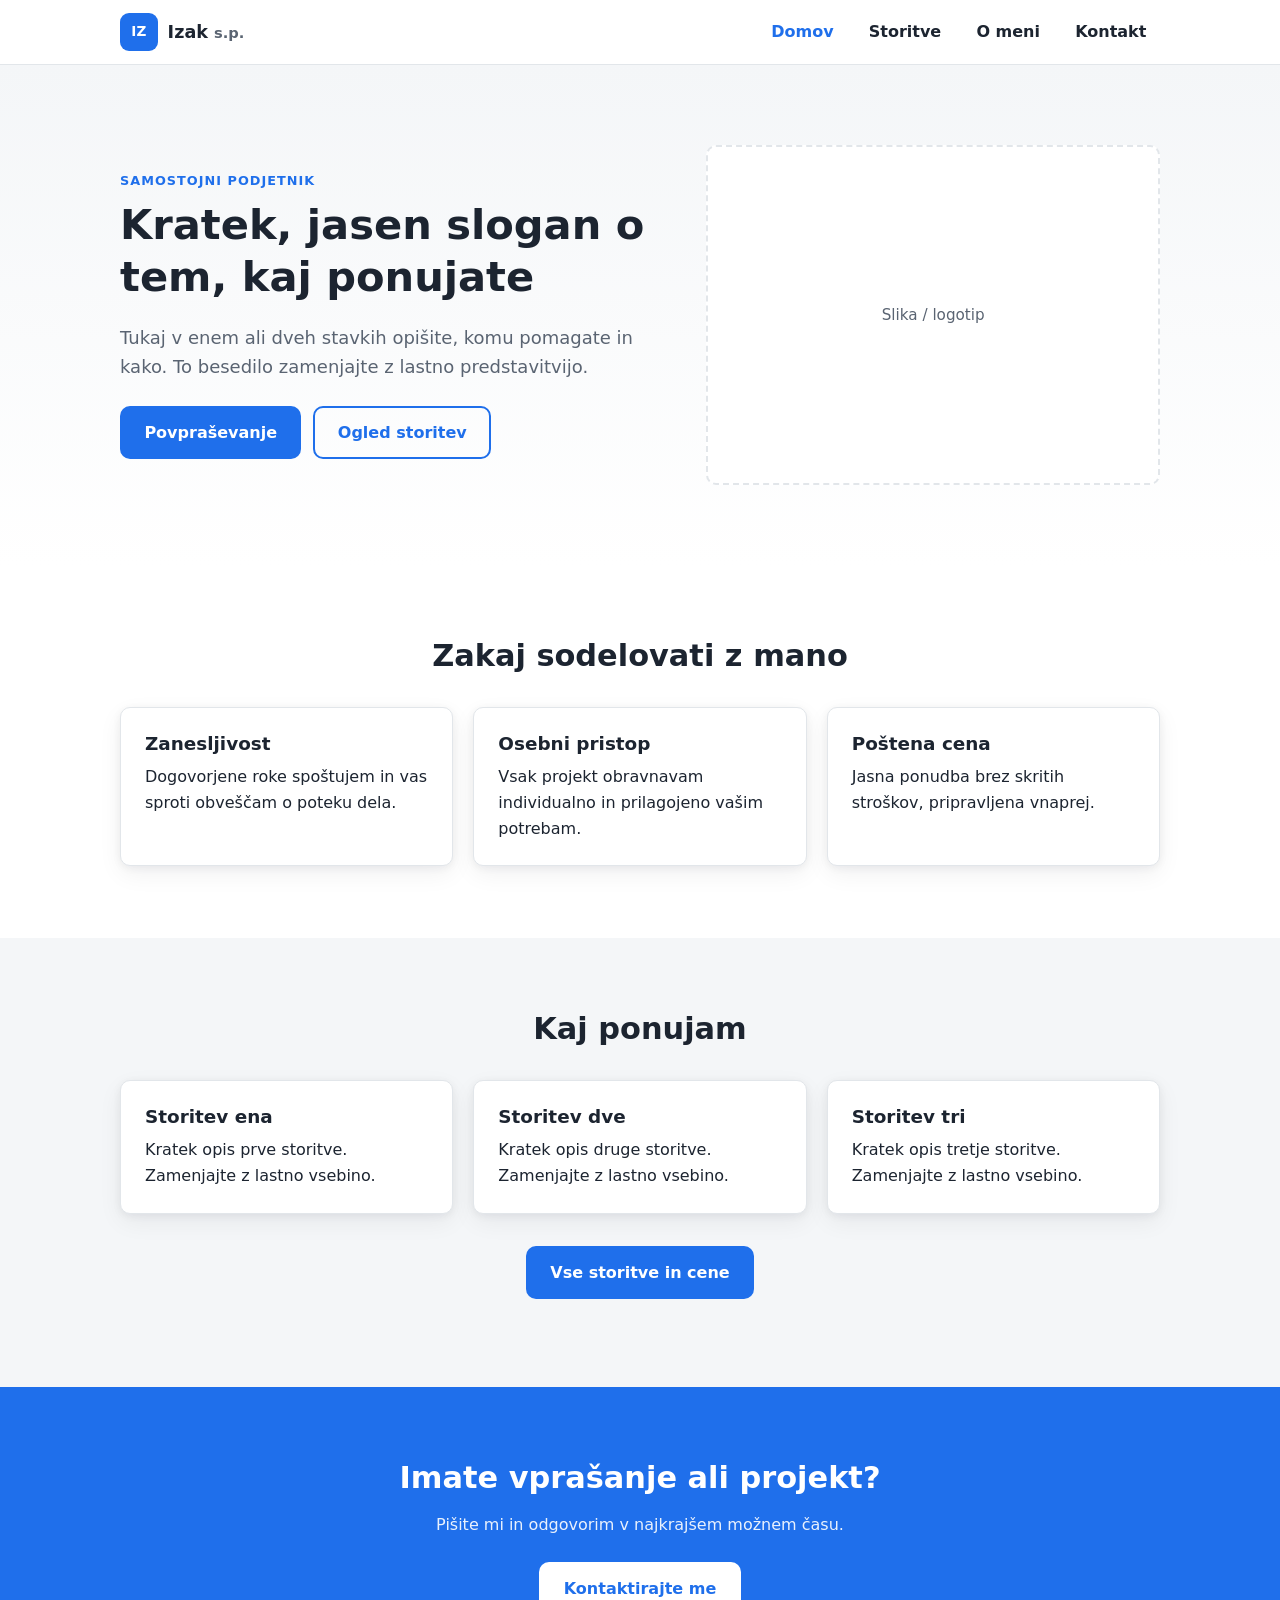
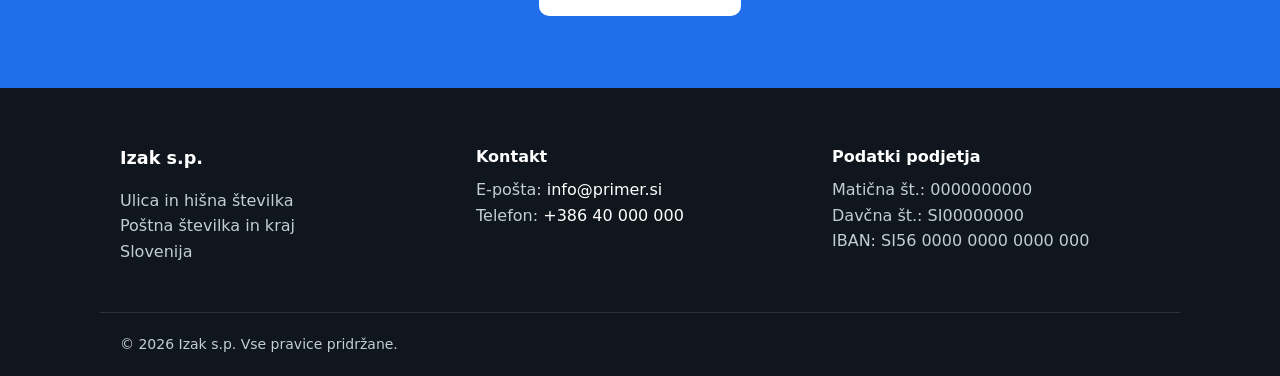
==== index.html @ ad270d10 "Osnovna postavitev statične spletne strani - Domača stran, storitve, o meni in kontakt (HTML) - Odzi" ====
<!DOCTYPE html>
<html lang="sl">
<head>
  <meta charset="UTF-8" />
  <meta name="viewport" content="width=device-width, initial-scale=1.0" />
  <title>Izak s.p. — Domov</title>
  <meta name="description" content="Uradna spletna stran Izak s.p. Predstavitev storitev, informacije o podjetju in kontaktni podatki." />

  <!-- Open Graph / družbena omrežja -->
  <meta property="og:title" content="Izak s.p." />
  <meta property="og:description" content="Predstavitev storitev in kontaktni podatki." />
  <meta property="og:type" content="website" />
  <meta property="og:locale" content="sl_SI" />

  <link rel="icon" href="favicon.svg" type="image/svg+xml" />
  <link rel="stylesheet" href="css/style.css" />
</head>
<body>
  <a class="skip-link" href="#main">Preskoči na vsebino</a>

  <!-- ============ GLAVA / NAVIGACIJA ============ -->
  <header class="site-header">
    <div class="container header-inner">
      <a class="brand" href="index.html">
        <span class="brand-mark" aria-hidden="true">IZ</span>
        <span class="brand-name">Izak <small>s.p.</small></span>
      </a>

      <button class="nav-toggle" aria-expanded="false" aria-controls="primary-nav" aria-label="Odpri meni">
        <span class="nav-toggle-bar" aria-hidden="true"></span>
        <span class="nav-toggle-bar" aria-hidden="true"></span>
        <span class="nav-toggle-bar" aria-hidden="true"></span>
      </button>

      <nav id="primary-nav" class="primary-nav" aria-label="Glavna navigacija">
        <ul>
          <li><a href="index.html" aria-current="page">Domov</a></li>
          <li><a href="storitve.html">Storitve</a></li>
          <li><a href="o-meni.html">O meni</a></li>
          <li><a href="kontakt.html">Kontakt</a></li>
        </ul>
      </nav>
    </div>
  </header>

  <main id="main">
    <!-- ============ HERO ============ -->
    <section class="hero">
      <div class="container hero-inner">
        <div class="hero-text">
          <p class="eyebrow">Samostojni podjetnik</p>
          <h1>Kratek, jasen slogan o tem, kaj ponujate</h1>
          <p class="lead">
            Tukaj v enem ali dveh stavkih opišite, komu pomagate in kako.
            To besedilo zamenjajte z lastno predstavitvijo.
          </p>
          <div class="hero-actions">
            <a class="btn btn-primary" href="kontakt.html">Povpraševanje</a>
            <a class="btn btn-ghost" href="storitve.html">Ogled storitev</a>
          </div>
        </div>
        <div class="hero-media" aria-hidden="true">
          <div class="hero-placeholder">Slika / logotip</div>
        </div>
      </div>
    </section>

    <!-- ============ PREDNOSTI ============ -->
    <section class="section">
      <div class="container">
        <h2 class="section-title">Zakaj sodelovati z mano</h2>
        <div class="grid grid-3">
          <article class="card">
            <h3>Zanesljivost</h3>
            <p>Dogovorjene roke spoštujem in vas sproti obveščam o poteku dela.</p>
          </article>
          <article class="card">
            <h3>Osebni pristop</h3>
            <p>Vsak projekt obravnavam individualno in prilagojeno vašim potrebam.</p>
          </article>
          <article class="card">
            <h3>Poštena cena</h3>
            <p>Jasna ponudba brez skritih stroškov, pripravljena vnaprej.</p>
          </article>
        </div>
      </div>
    </section>

    <!-- ============ POVZETEK STORITEV ============ -->
    <section class="section section-alt">
      <div class="container">
        <h2 class="section-title">Kaj ponujam</h2>
        <div class="grid grid-3">
          <article class="card">
            <h3>Storitev ena</h3>
            <p>Kratek opis prve storitve. Zamenjajte z lastno vsebino.</p>
          </article>
          <article class="card">
            <h3>Storitev dve</h3>
            <p>Kratek opis druge storitve. Zamenjajte z lastno vsebino.</p>
          </article>
          <article class="card">
            <h3>Storitev tri</h3>
            <p>Kratek opis tretje storitve. Zamenjajte z lastno vsebino.</p>
          </article>
        </div>
        <p class="section-cta">
          <a class="btn btn-primary" href="storitve.html">Vse storitve in cene</a>
        </p>
      </div>
    </section>

    <!-- ============ POZIV K DEJANJU ============ -->
    <section class="section cta-band">
      <div class="container cta-inner">
        <h2>Imate vprašanje ali projekt?</h2>
        <p>Pišite mi in odgovorim v najkrajšem možnem času.</p>
        <a class="btn btn-primary" href="kontakt.html">Kontaktirajte me</a>
      </div>
    </section>
  </main>

  <!-- ============ NOGA ============ -->
  <footer class="site-footer">
    <div class="container footer-inner">
      <div>
        <p class="footer-brand">Izak s.p.</p>
        <p>Ulica in hišna številka<br />Poštna številka in kraj<br />Slovenija</p>
      </div>
      <div>
        <p class="footer-heading">Kontakt</p>
        <p>
          E-pošta: <a href="mailto:info@primer.si">info@primer.si</a><br />
          Telefon: <a href="tel:+38640000000">+386 40 000 000</a>
        </p>
      </div>
      <div>
        <p class="footer-heading">Podatki podjetja</p>
        <p>Matična št.: 0000000000<br />Davčna št.: SI00000000<br />IBAN: SI56 0000 0000 0000 000</p>
      </div>
    </div>
    <div class="container footer-bottom">
      <p>&copy; <span data-year>2026</span> Izak s.p. Vse pravice pridržane.</p>
    </div>
  </footer>

  <script src="js/main.js" defer></script>
</body>
</html>
---- css/style.css ----
/* =========================================================
   Izak s.p. — osnovni slog
   Mobile-first, odziven (telefon + namizni računalnik)
   ========================================================= */

/* ---------- Barvne in tipografske spremenljivke ---------- */
:root {
  --color-bg: #ffffff;
  --color-bg-alt: #f4f6f8;
  --color-text: #1c2430;
  --color-muted: #5a6472;
  --color-primary: #1f6feb;
  --color-primary-dark: #1a5fc7;
  --color-border: #e2e6ea;
  --color-footer-bg: #10161d;
  --color-footer-text: #c4ccd6;

  --font-base: system-ui, -apple-system, "Segoe UI", Roboto, "Helvetica Neue", Arial, sans-serif;

  --maxw: 1080px;
  --radius: 10px;
  --shadow: 0 2px 8px rgba(16, 22, 29, 0.06), 0 8px 24px rgba(16, 22, 29, 0.06);
  --transition: 0.2s ease;
}

@media (prefers-color-scheme: dark) {
  :root {
    --color-bg: #0f151c;
    --color-bg-alt: #151d26;
    --color-text: #e7ecf1;
    --color-muted: #9aa6b2;
    --color-primary: #5a9bff;
    --color-primary-dark: #7cb0ff;
    --color-border: #26303b;
    --color-footer-bg: #0a0e13;
    --color-footer-text: #aab4bf;
  }
}

/* ---------- Ponastavitev ---------- */
*,
*::before,
*::after {
  box-sizing: border-box;
}

html {
  scroll-behavior: smooth;
  -webkit-text-size-adjust: 100%;
}

body {
  margin: 0;
  font-family: var(--font-base);
  font-size: 1rem;
  line-height: 1.6;
  color: var(--color-text);
  background: var(--color-bg);
}

img {
  max-width: 100%;
  height: auto;
  display: block;
}

a {
  color: var(--color-primary);
  text-decoration: none;
}
a:hover,
a:focus {
  text-decoration: underline;
}

h1, h2, h3 {
  line-height: 1.25;
  margin: 0 0 0.5em;
}

h1 { font-size: clamp(1.8rem, 5vw, 2.6rem); }
h2 { font-size: clamp(1.4rem, 3.5vw, 1.9rem); }
h3 { font-size: 1.15rem; }

p { margin: 0 0 1rem; }

/* ---------- Pripomočki ---------- */
.container {
  width: 100%;
  max-width: var(--maxw);
  margin-inline: auto;
  padding-inline: 1.25rem;
}

.section {
  padding-block: clamp(2.5rem, 6vw, 4.5rem);
}
.section-alt {
  background: var(--color-bg-alt);
}

.section-title {
  text-align: center;
  margin-bottom: 2rem;
}

.section-cta,
.section .note {
  text-align: center;
  margin-top: 2rem;
}

.note {
  color: var(--color-muted);
  font-size: 0.925rem;
}

.eyebrow {
  text-transform: uppercase;
  letter-spacing: 0.08em;
  font-size: 0.8rem;
  font-weight: 600;
  color: var(--color-primary);
  margin-bottom: 0.5rem;
}

.lead {
  font-size: 1.125rem;
  color: var(--color-muted);
}

.skip-link {
  position: absolute;
  left: -999px;
  top: 0;
  background: var(--color-primary);
  color: #fff;
  padding: 0.6rem 1rem;
  z-index: 1000;
}
.skip-link:focus {
  left: 0;
}

/* ---------- Gumbi ---------- */
.btn {
  display: inline-block;
  padding: 0.75rem 1.4rem;
  border-radius: var(--radius);
  font-weight: 600;
  border: 2px solid transparent;
  cursor: pointer;
  transition: background var(--transition), color var(--transition), border-color var(--transition);
}
.btn:hover,
.btn:focus {
  text-decoration: none;
}
.btn-primary {
  background: var(--color-primary);
  color: #fff;
}
.btn-primary:hover,
.btn-primary:focus {
  background: var(--color-primary-dark);
}
.btn-ghost {
  border-color: var(--color-primary);
  color: var(--color-primary);
}
.btn-ghost:hover,
.btn-ghost:focus {
  background: var(--color-primary);
  color: #fff;
}

/* ---------- Glava / navigacija ---------- */
.site-header {
  position: sticky;
  top: 0;
  z-index: 100;
  background: var(--color-bg);
  border-bottom: 1px solid var(--color-border);
}

.header-inner {
  display: flex;
  align-items: center;
  justify-content: space-between;
  min-height: 64px;
  gap: 1rem;
}

.brand {
  display: inline-flex;
  align-items: center;
  gap: 0.6rem;
  color: var(--color-text);
  font-weight: 700;
}
.brand:hover,
.brand:focus {
  text-decoration: none;
}
.brand-mark {
  display: grid;
  place-items: center;
  width: 38px;
  height: 38px;
  border-radius: 9px;
  background: var(--color-primary);
  color: #fff;
  font-size: 0.85rem;
  letter-spacing: 0.03em;
}
.brand-name { font-size: 1.1rem; }
.brand-name small {
  color: var(--color-muted);
  font-weight: 600;
}

.nav-toggle {
  display: inline-flex;
  flex-direction: column;
  justify-content: center;
  gap: 5px;
  width: 44px;
  height: 44px;
  padding: 0;
  background: transparent;
  border: 1px solid var(--color-border);
  border-radius: 8px;
  cursor: pointer;
}
.nav-toggle-bar {
  display: block;
  width: 22px;
  height: 2px;
  margin-inline: auto;
  background: var(--color-text);
  transition: transform var(--transition), opacity var(--transition);
}
.nav-toggle[aria-expanded="true"] .nav-toggle-bar:nth-child(1) {
  transform: translateY(7px) rotate(45deg);
}
.nav-toggle[aria-expanded="true"] .nav-toggle-bar:nth-child(2) {
  opacity: 0;
}
.nav-toggle[aria-expanded="true"] .nav-toggle-bar:nth-child(3) {
  transform: translateY(-7px) rotate(-45deg);
}

.primary-nav {
  display: none;
}
.primary-nav.is-open {
  display: block;
  position: absolute;
  left: 0;
  right: 0;
  top: 100%;
  background: var(--color-bg);
  border-bottom: 1px solid var(--color-border);
  box-shadow: var(--shadow);
}
.primary-nav ul {
  list-style: none;
  margin: 0;
  padding: 0.5rem 1.25rem 1rem;
  display: flex;
  flex-direction: column;
  gap: 0.25rem;
}
.primary-nav a {
  display: block;
  padding: 0.7rem 0.25rem;
  color: var(--color-text);
  font-weight: 600;
}
.primary-nav a[aria-current="page"] {
  color: var(--color-primary);
}

/* ---------- Hero ---------- */
.hero {
  padding-block: clamp(2.5rem, 7vw, 5rem);
  background: linear-gradient(180deg, var(--color-bg-alt), var(--color-bg));
}
.hero-inner {
  display: grid;
  gap: 2rem;
}
.hero-actions {
  display: flex;
  flex-wrap: wrap;
  gap: 0.75rem;
  margin-top: 1.5rem;
}
.hero-media {
  order: -1;
}
.hero-placeholder {
  display: grid;
  place-items: center;
  aspect-ratio: 4 / 3;
  border: 2px dashed var(--color-border);
  border-radius: var(--radius);
  color: var(--color-muted);
  background: var(--color-bg);
  font-size: 0.95rem;
}

/* ---------- Mreže in kartice ---------- */
.grid {
  display: grid;
  gap: 1.25rem;
}
.grid-2 { grid-template-columns: 1fr; }
.grid-3 { grid-template-columns: 1fr; }

.card {
  background: var(--color-bg);
  border: 1px solid var(--color-border);
  border-radius: var(--radius);
  padding: 1.5rem;
  box-shadow: var(--shadow);
}
.card h3,
.card h2 { margin-top: 0; }
.card p:last-child { margin-bottom: 0; }

.service .price {
  margin-top: 1rem;
  font-weight: 700;
  color: var(--color-primary);
  font-size: 1.1rem;
}
.service .price span {
  font-weight: 500;
  color: var(--color-muted);
  font-size: 0.9rem;
}

/* ---------- Naslov podstrani ---------- */
.page-head {
  padding-block: clamp(2rem, 5vw, 3.5rem);
  background: var(--color-bg-alt);
  border-bottom: 1px solid var(--color-border);
}
.page-head h1 { margin-bottom: 0.35em; }
.page-head .lead { margin-bottom: 0; }

/* ---------- Poziv k dejanju ---------- */
.cta-band {
  background: var(--color-primary);
  color: #fff;
}
.cta-band .btn-primary {
  background: #fff;
  color: var(--color-primary);
}
.cta-band .btn-primary:hover,
.cta-band .btn-primary:focus {
  background: #eef3ff;
}
.cta-inner {
  text-align: center;
}
.cta-inner h2 { color: #fff; }
.cta-inner p {
  color: rgba(255, 255, 255, 0.9);
  margin-bottom: 1.5rem;
}

/* ---------- O meni ---------- */
.about-grid {
  display: grid;
  gap: 2rem;
}
.about-media .hero-placeholder {
  aspect-ratio: 1 / 1;
}
.ticks {
  list-style: none;
  padding: 0;
  margin: 0 0 1.5rem;
}
.ticks li {
  padding-left: 1.6rem;
  position: relative;
  margin-bottom: 0.5rem;
}
.ticks li::before {
  content: "✓";
  position: absolute;
  left: 0;
  color: var(--color-primary);
  font-weight: 700;
}
.steps {
  margin: 0;
  padding-left: 1.2rem;
}
.steps li { margin-bottom: 0.5rem; }

/* ---------- Kontakt ---------- */
.contact-grid {
  display: grid;
  gap: 2.5rem;
}
.contact-info p { margin-bottom: 1.1rem; }

.contact-form .field {
  margin-bottom: 1.1rem;
}
.contact-form label {
  display: block;
  font-weight: 600;
  margin-bottom: 0.35rem;
}
.contact-form input,
.contact-form textarea {
  width: 100%;
  padding: 0.7rem 0.8rem;
  font: inherit;
  color: var(--color-text);
  background: var(--color-bg);
  border: 1px solid var(--color-border);
  border-radius: 8px;
}
.contact-form input:focus,
.contact-form textarea:focus {
  outline: 2px solid var(--color-primary);
  outline-offset: 1px;
}
.contact-form textarea {
  resize: vertical;
}
.field-check {
  display: flex;
  align-items: flex-start;
  gap: 0.6rem;
}
.field-check input {
  width: auto;
  margin-top: 0.35rem;
}
.field-check label {
  font-weight: 400;
  color: var(--color-muted);
}

/* ---------- Noga ---------- */
.site-footer {
  background: var(--color-footer-bg);
  color: var(--color-footer-text);
  padding-top: clamp(2.5rem, 6vw, 3.5rem);
}
.site-footer a {
  color: #fff;
}
.footer-inner {
  display: grid;
  gap: 1.75rem;
}
.footer-brand {
  font-weight: 700;
  color: #fff;
  font-size: 1.1rem;
}
.footer-heading {
  font-weight: 700;
  color: #fff;
  margin-bottom: 0.5rem;
}
.footer-bottom {
  margin-top: 2rem;
  padding-block: 1.25rem;
  border-top: 1px solid rgba(255, 255, 255, 0.12);
  font-size: 0.875rem;
}
.footer-bottom p { margin: 0; }

/* =========================================================
   Prelomne točke — tablice in namizni računalniki
   ========================================================= */
@media (min-width: 640px) {
  .grid-2 { grid-template-columns: repeat(2, 1fr); }
  .footer-inner { grid-template-columns: repeat(3, 1fr); }
}

@media (min-width: 900px) {
  .grid-3 { grid-template-columns: repeat(3, 1fr); }

  .hero-inner {
    grid-template-columns: 1.1fr 0.9fr;
    align-items: center;
  }
  .hero-media { order: 0; }

  .about-grid { grid-template-columns: 0.8fr 1.2fr; align-items: start; }
  .contact-grid { grid-template-columns: 0.9fr 1.1fr; }

  /* Navigacija na širokih zaslonih: vedno vidna, vodoravna */
  .nav-toggle { display: none; }
  .primary-nav,
  .primary-nav.is-open {
    display: block;
    position: static;
    border: 0;
    box-shadow: none;
    background: transparent;
  }
  .primary-nav ul {
    flex-direction: row;
    align-items: center;
    gap: 0.5rem;
    padding: 0;
  }
  .primary-nav a {
    padding: 0.5rem 0.85rem;
    border-radius: 8px;
  }
  .primary-nav a:hover,
  .primary-nav a:focus {
    background: var(--color-bg-alt);
    text-decoration: none;
  }
}

/* ---------- Zmanjšano gibanje ---------- */
@media (prefers-reduced-motion: reduce) {
  * {
    animation-duration: 0.001ms !important;
    transition-duration: 0.001ms !important;
    scroll-behavior: auto !important;
  }
}
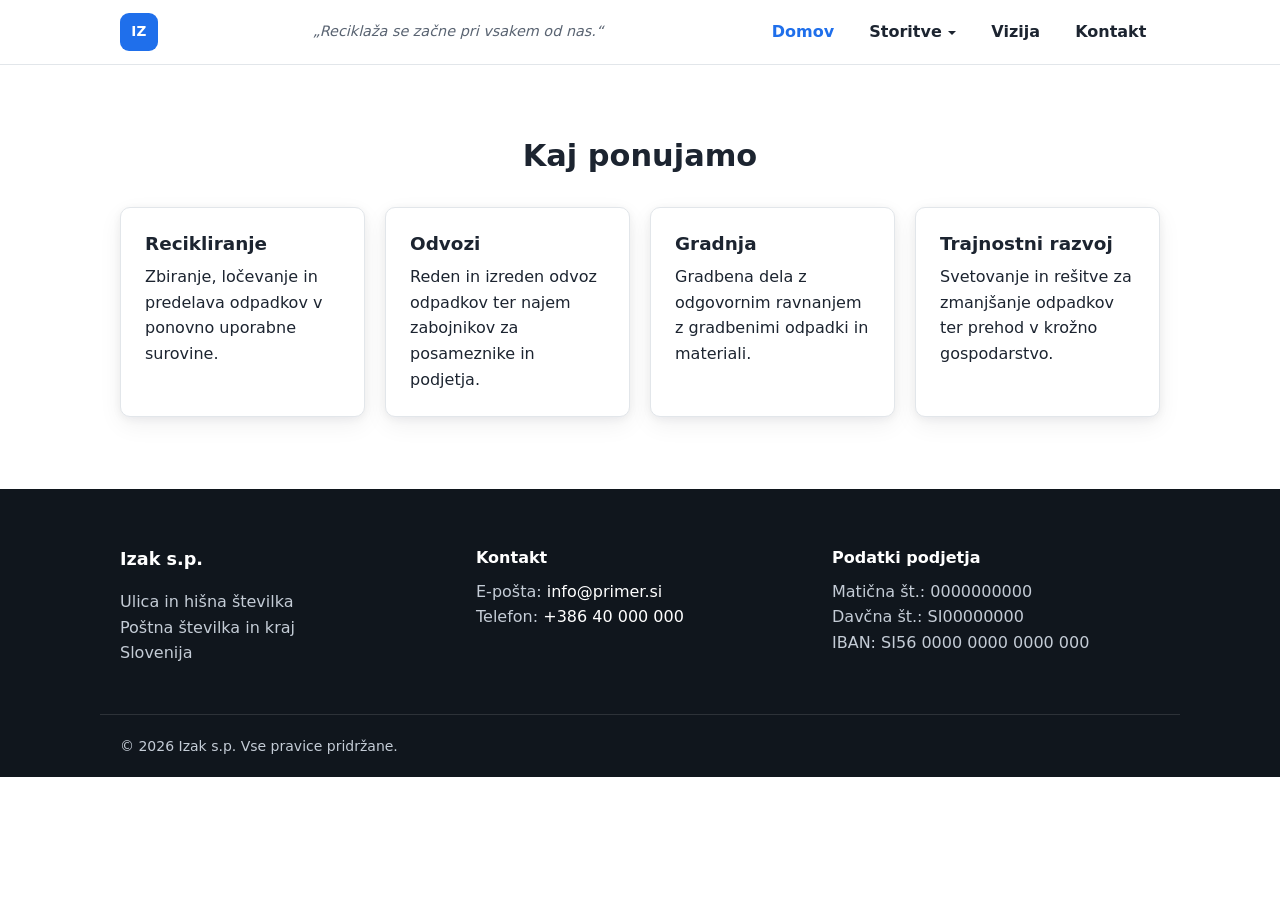
==== commit 29943450: "Preoblikuj domaco stran in navigacijo - Glava: odstranjeno ime ob logotipu; dodane vrtece se misli o" ====
--- a/index.html
+++ b/index.html
@@ -4,11 +4,11 @@
   <meta charset="UTF-8" />
   <meta name="viewport" content="width=device-width, initial-scale=1.0" />
   <title>Izak s.p. — Domov</title>
-  <meta name="description" content="Uradna spletna stran Izak s.p. Predstavitev storitev, informacije o podjetju in kontaktni podatki." />
+  <meta name="description" content="Izak s.p. — recikliranje, odvozi, gradnja in trajnostni razvoj. Predstavitev storitev in kontaktni podatki." />
 
   <!-- Open Graph / družbena omrežja -->
   <meta property="og:title" content="Izak s.p." />
-  <meta property="og:description" content="Predstavitev storitev in kontaktni podatki." />
+  <meta property="og:description" content="Recikliranje, odvozi, gradnja in trajnostni razvoj." />
   <meta property="og:type" content="website" />
   <meta property="og:locale" content="sl_SI" />
 
@@ -21,10 +21,13 @@
   <!-- ============ GLAVA / NAVIGACIJA ============ -->
   <header class="site-header">
     <div class="container header-inner">
-      <a class="brand" href="index.html">
+      <a class="brand" href="index.html" aria-label="Izak s.p. — domov">
         <span class="brand-mark" aria-hidden="true">IZ</span>
-        <span class="brand-name">Izak <small>s.p.</small></span>
       </a>
+
+      <p class="header-quote">
+        <span class="header-quote-text">&bdquo;Reciklaža se začne pri vsakem od nas.&ldquo;</span>
+      </p>
 
       <button class="nav-toggle" aria-expanded="false" aria-controls="primary-nav" aria-label="Odpri meni">
         <span class="nav-toggle-bar" aria-hidden="true"></span>
@@ -35,8 +38,16 @@
       <nav id="primary-nav" class="primary-nav" aria-label="Glavna navigacija">
         <ul>
           <li><a href="index.html" aria-current="page">Domov</a></li>
-          <li><a href="storitve.html">Storitve</a></li>
-          <li><a href="o-meni.html">O meni</a></li>
+          <li class="has-submenu">
+            <a href="storitve.html">Storitve</a>
+            <ul class="submenu">
+              <li><a href="storitve.html#recikliranje">Recikliranje</a></li>
+              <li><a href="storitve.html#odvozi">Odvozi</a></li>
+              <li><a href="storitve.html#gradnja">Gradnja</a></li>
+              <li><a href="storitve.html#trajnostni-razvoj">Trajnostni razvoj</a></li>
+            </ul>
+          </li>
+          <li><a href="vizija.html">Vizija</a></li>
           <li><a href="kontakt.html">Kontakt</a></li>
         </ul>
       </nav>
@@ -44,78 +55,30 @@
   </header>
 
   <main id="main">
-    <!-- ============ HERO ============ -->
-    <section class="hero">
-      <div class="container hero-inner">
-        <div class="hero-text">
-          <p class="eyebrow">Samostojni podjetnik</p>
-          <h1>Kratek, jasen slogan o tem, kaj ponujate</h1>
-          <p class="lead">
-            Tukaj v enem ali dveh stavkih opišite, komu pomagate in kako.
-            To besedilo zamenjajte z lastno predstavitvijo.
-          </p>
-          <div class="hero-actions">
-            <a class="btn btn-primary" href="kontakt.html">Povpraševanje</a>
-            <a class="btn btn-ghost" href="storitve.html">Ogled storitev</a>
-          </div>
-        </div>
-        <div class="hero-media" aria-hidden="true">
-          <div class="hero-placeholder">Slika / logotip</div>
-        </div>
-      </div>
-    </section>
+    <h1 class="visually-hidden">Izak s.p. — okoljske in gradbene storitve</h1>
 
-    <!-- ============ PREDNOSTI ============ -->
+    <!-- ============ KAJ PONUJAMO ============ -->
     <section class="section">
       <div class="container">
-        <h2 class="section-title">Zakaj sodelovati z mano</h2>
-        <div class="grid grid-3">
+        <h2 class="section-title">Kaj ponujamo</h2>
+        <div class="grid grid-4">
           <article class="card">
-            <h3>Zanesljivost</h3>
-            <p>Dogovorjene roke spoštujem in vas sproti obveščam o poteku dela.</p>
+            <h3>Recikliranje</h3>
+            <p>Zbiranje, ločevanje in predelava odpadkov v ponovno uporabne surovine.</p>
           </article>
           <article class="card">
-            <h3>Osebni pristop</h3>
-            <p>Vsak projekt obravnavam individualno in prilagojeno vašim potrebam.</p>
+            <h3>Odvozi</h3>
+            <p>Reden in izreden odvoz odpadkov ter najem zabojnikov za posameznike in podjetja.</p>
           </article>
           <article class="card">
-            <h3>Poštena cena</h3>
-            <p>Jasna ponudba brez skritih stroškov, pripravljena vnaprej.</p>
+            <h3>Gradnja</h3>
+            <p>Gradbena dela z odgovornim ravnanjem z gradbenimi odpadki in materiali.</p>
+          </article>
+          <article class="card">
+            <h3>Trajnostni razvoj</h3>
+            <p>Svetovanje in rešitve za zmanjšanje odpadkov ter prehod v krožno gospodarstvo.</p>
           </article>
         </div>
-      </div>
-    </section>
-
-    <!-- ============ POVZETEK STORITEV ============ -->
-    <section class="section section-alt">
-      <div class="container">
-        <h2 class="section-title">Kaj ponujam</h2>
-        <div class="grid grid-3">
-          <article class="card">
-            <h3>Storitev ena</h3>
-            <p>Kratek opis prve storitve. Zamenjajte z lastno vsebino.</p>
-          </article>
-          <article class="card">
-            <h3>Storitev dve</h3>
-            <p>Kratek opis druge storitve. Zamenjajte z lastno vsebino.</p>
-          </article>
-          <article class="card">
-            <h3>Storitev tri</h3>
-            <p>Kratek opis tretje storitve. Zamenjajte z lastno vsebino.</p>
-          </article>
-        </div>
-        <p class="section-cta">
-          <a class="btn btn-primary" href="storitve.html">Vse storitve in cene</a>
-        </p>
-      </div>
-    </section>
-
-    <!-- ============ POZIV K DEJANJU ============ -->
-    <section class="section cta-band">
-      <div class="container cta-inner">
-        <h2>Imate vprašanje ali projekt?</h2>
-        <p>Pišite mi in odgovorim v najkrajšem možnem času.</p>
-        <a class="btn btn-primary" href="kontakt.html">Kontaktirajte me</a>
       </div>
     </section>
   </main>
--- a/css/style.css
+++ b/css/style.css
@@ -29,8 +29,8 @@
     --color-bg-alt: #151d26;
     --color-text: #e7ecf1;
     --color-muted: #9aa6b2;
-    --color-primary: #5a9bff;
-    --color-primary-dark: #7cb0ff;
+    --color-primary: #7bbe59;
+    --color-primary-dark: #d1f437;
     --color-border: #26303b;
     --color-footer-bg: #0a0e13;
     --color-footer-text: #aab4bf;
@@ -140,6 +140,22 @@
 }
 .skip-link:focus {
   left: 0;
+}
+
+.visually-hidden {
+  position: absolute !important;
+  width: 1px;
+  height: 1px;
+  padding: 0;
+  margin: -1px;
+  overflow: hidden;
+  clip: rect(0 0 0 0);
+  white-space: nowrap;
+  border: 0;
+}
+
+:target {
+  scroll-margin-top: 96px;
 }
 
 /* ---------- Gumbi ---------- */
@@ -213,10 +229,26 @@
   font-size: 0.85rem;
   letter-spacing: 0.03em;
 }
-.brand-name { font-size: 1.1rem; }
-.brand-name small {
+/* ---------- Vrteče se misli (glava) ---------- */
+.header-quote {
+  flex: 1 1 auto;
+  min-width: 0;
+  margin: 0;
+  padding-block: 0.5rem;
+  text-align: center;
+  font-size: 0.82rem;
+  font-style: italic;
+  line-height: 1.35;
   color: var(--color-muted);
-  font-weight: 600;
+}
+.header-quote-text {
+  display: inline-block;
+  max-width: 44ch;
+  opacity: 1;
+  transition: opacity 0.6s ease;
+}
+.header-quote-text.is-fading {
+  opacity: 0;
 }
 
 .nav-toggle {
@@ -281,6 +313,22 @@
   color: var(--color-primary);
 }
 
+/* Podmeni (Storitve) — na mobilnem prikazano kot zamaknjen seznam */
+.submenu {
+  list-style: none;
+  margin: 0 0 0.35rem;
+  padding: 0.15rem 0 0.15rem 1rem;
+  border-left: 2px solid var(--color-border);
+  display: flex;
+  flex-direction: column;
+  gap: 0.1rem;
+}
+.submenu a {
+  font-weight: 500;
+  font-size: 0.95rem;
+  color: var(--color-muted);
+}
+
 /* ---------- Hero ---------- */
 .hero {
   padding-block: clamp(2.5rem, 7vw, 5rem);
@@ -317,6 +365,7 @@
 }
 .grid-2 { grid-template-columns: 1fr; }
 .grid-3 { grid-template-columns: 1fr; }
+.grid-4 { grid-template-columns: 1fr; }
 
 .card {
   background: var(--color-bg);
@@ -486,11 +535,15 @@
    ========================================================= */
 @media (min-width: 640px) {
   .grid-2 { grid-template-columns: repeat(2, 1fr); }
+  .grid-4 { grid-template-columns: repeat(2, 1fr); }
   .footer-inner { grid-template-columns: repeat(3, 1fr); }
 }
 
 @media (min-width: 900px) {
   .grid-3 { grid-template-columns: repeat(3, 1fr); }
+  .grid-4 { grid-template-columns: repeat(4, 1fr); }
+
+  .header-quote { font-size: 0.9rem; }
 
   .hero-inner {
     grid-template-columns: 1.1fr 0.9fr;
@@ -511,7 +564,7 @@
     box-shadow: none;
     background: transparent;
   }
-  .primary-nav ul {
+  .primary-nav > ul {
     flex-direction: row;
     align-items: center;
     gap: 0.5rem;
@@ -523,6 +576,62 @@
   }
   .primary-nav a:hover,
   .primary-nav a:focus {
+    background: var(--color-bg-alt);
+    text-decoration: none;
+  }
+
+  /* Spustni meni ob prehodu z miško / fokusu */
+  .has-submenu {
+    position: relative;
+  }
+  .has-submenu > a::after {
+    content: "";
+    display: inline-block;
+    width: 0;
+    height: 0;
+    margin-left: 0.4rem;
+    vertical-align: middle;
+    border: 4px solid transparent;
+    border-top-color: currentColor;
+    border-bottom: 0;
+  }
+  .submenu {
+    position: absolute;
+    top: 100%;
+    left: 0;
+    min-width: 220px;
+    margin: 0;
+    padding: 0.35rem;
+    border: 1px solid var(--color-border);
+    border-radius: 10px;
+    background: var(--color-bg);
+    box-shadow: var(--shadow);
+    opacity: 0;
+    visibility: hidden;
+    transform: translateY(6px);
+    transition: opacity 0.18s ease, transform 0.18s ease, visibility 0.18s;
+  }
+  .submenu::before {
+    /* nevidni most, da prehod z miško ne prekine hoverja */
+    content: "";
+    position: absolute;
+    top: -10px;
+    left: 0;
+    right: 0;
+    height: 10px;
+  }
+  .has-submenu:hover > .submenu,
+  .has-submenu:focus-within > .submenu {
+    opacity: 1;
+    visibility: visible;
+    transform: translateY(0);
+  }
+  .submenu a {
+    font-size: 0.95rem;
+    color: var(--color-text);
+  }
+  .submenu a:hover,
+  .submenu a:focus {
     background: var(--color-bg-alt);
     text-decoration: none;
   }
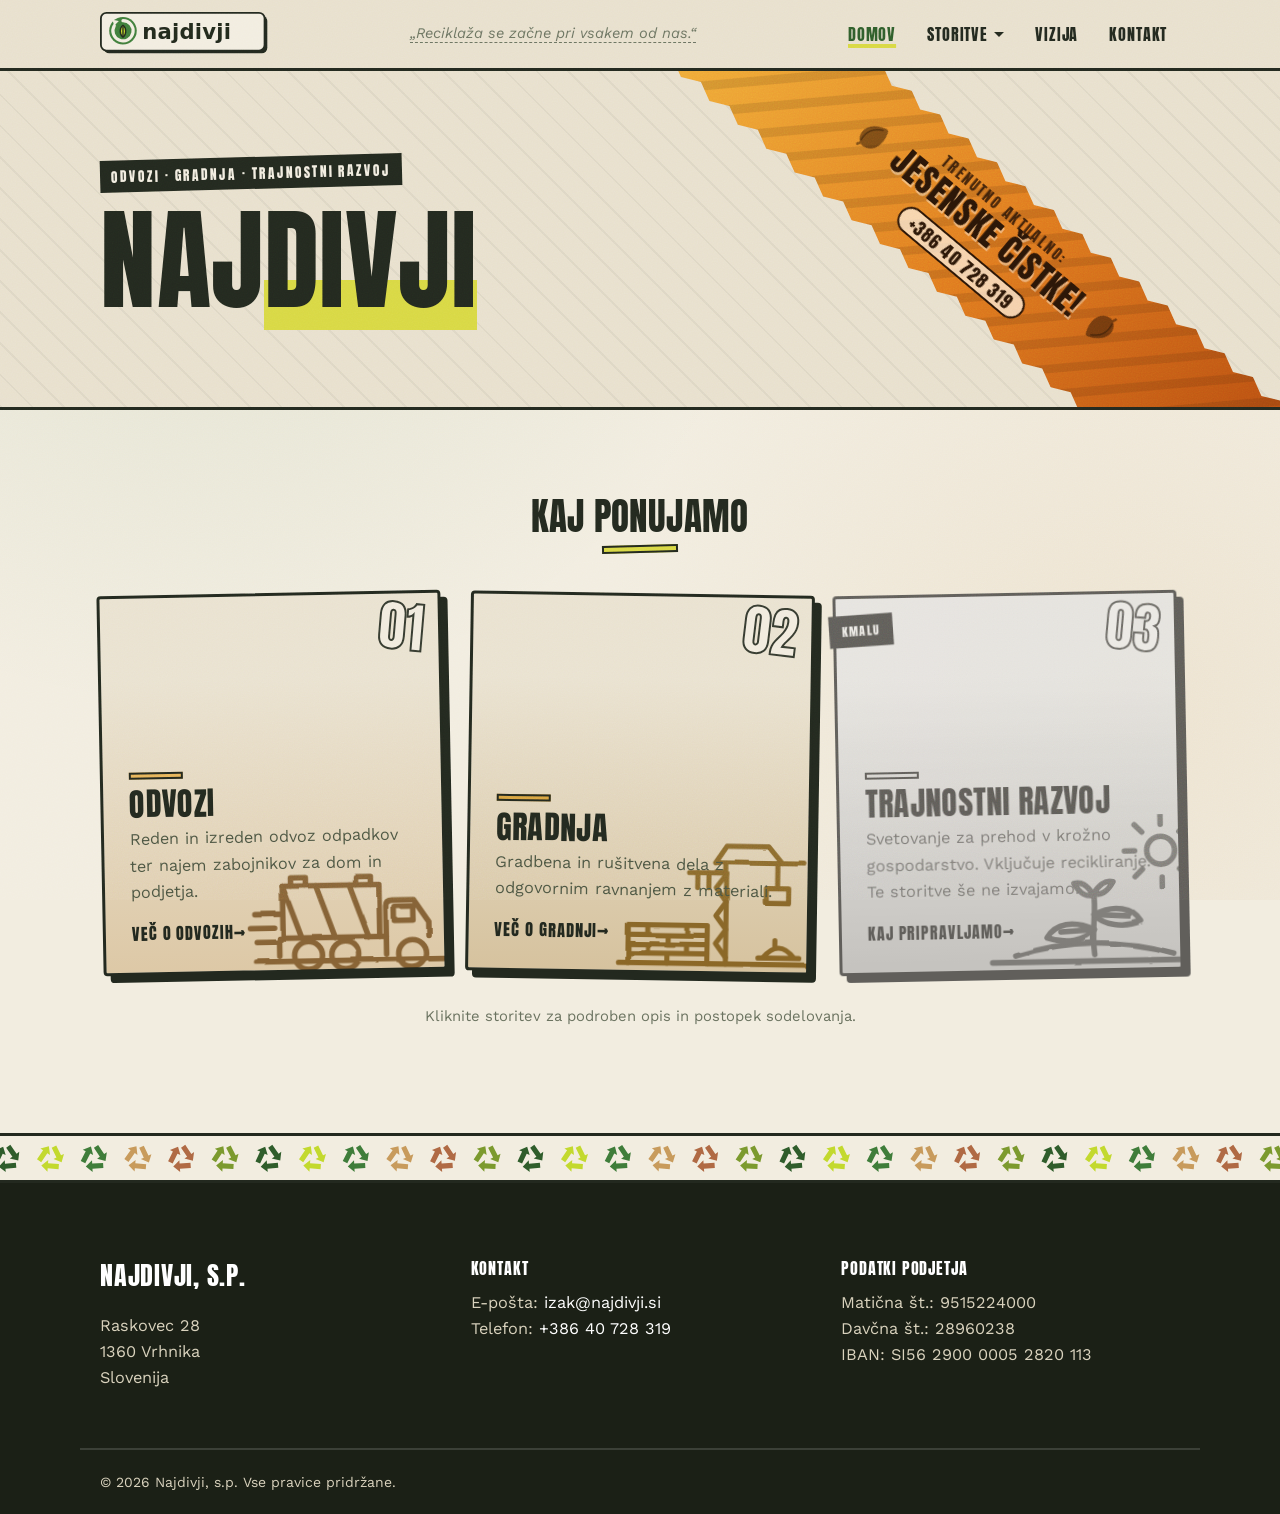
==== commit c24eca8d: "Jesenski trak v heroju in preurejena stran Gradnja - index.html: hero brez leada/gumbov, dodan pošev" ====
--- a/index.html
+++ b/index.html
@@ -3,16 +3,18 @@
 <head>
   <meta charset="UTF-8" />
   <meta name="viewport" content="width=device-width, initial-scale=1.0" />
-  <title>Izak s.p. — Domov</title>
-  <meta name="description" content="Izak s.p. — recikliranje, odvozi, gradnja in trajnostni razvoj. Predstavitev storitev in kontaktni podatki." />
+  <title>Najdivji — Domov</title>
+  <meta name="description" content="Najdivji, s.p. — recikliranje, odvozi odpadkov, gradnja in trajnostni razvoj v Sloveniji. Divje predani krožnemu gospodarstvu." />
 
-  <!-- Open Graph / družbena omrežja -->
-  <meta property="og:title" content="Izak s.p." />
+  <meta property="og:title" content="Najdivji, s.p." />
   <meta property="og:description" content="Recikliranje, odvozi, gradnja in trajnostni razvoj." />
   <meta property="og:type" content="website" />
   <meta property="og:locale" content="sl_SI" />
 
   <link rel="icon" href="favicon.svg" type="image/svg+xml" />
+  <link rel="preconnect" href="https://fonts.googleapis.com" />
+  <link rel="preconnect" href="https://fonts.gstatic.com" crossorigin />
+  <link rel="stylesheet" href="https://fonts.googleapis.com/css2?family=Anton&family=Work+Sans:wght@400;500;600;700&display=swap" />
   <link rel="stylesheet" href="css/style.css" />
 </head>
 <body>
@@ -21,12 +23,12 @@
   <!-- ============ GLAVA / NAVIGACIJA ============ -->
   <header class="site-header">
     <div class="container header-inner">
-      <a class="brand" href="index.html" aria-label="Izak s.p. — domov">
-        <span class="brand-mark" aria-hidden="true">IZ</span>
+      <a class="brand" href="index.html" aria-label="Najdivji — domov">
+        <img class="brand-logo" src="assets/logo.svg" alt="Najdivji" width="372" height="100" />
       </a>
 
       <p class="header-quote">
-        <span class="header-quote-text">&bdquo;Reciklaža se začne pri vsakem od nas.&ldquo;</span>
+        <a class="header-quote-link" href="slogani.html" title="Vsi slogani (skrivna stran)"><span class="header-quote-text">&bdquo;Reciklaža se začne pri vsakem od nas.&ldquo;</span></a>
       </p>
 
       <button class="nav-toggle" aria-expanded="false" aria-controls="primary-nav" aria-label="Odpri meni">
@@ -41,10 +43,9 @@
           <li class="has-submenu">
             <a href="storitve.html">Storitve</a>
             <ul class="submenu">
-              <li><a href="storitve.html#recikliranje">Recikliranje</a></li>
-              <li><a href="storitve.html#odvozi">Odvozi</a></li>
-              <li><a href="storitve.html#gradnja">Gradnja</a></li>
-              <li><a href="storitve.html#trajnostni-razvoj">Trajnostni razvoj</a></li>
+              <li><a href="odvozi.html">Odvozi</a></li>
+              <li><a href="gradnja.html">Gradnja</a></li>
+              <li><a href="trajnostni-razvoj.html">Trajnostni razvoj</a></li>
             </ul>
           </li>
           <li><a href="vizija.html">Vizija</a></li>
@@ -55,30 +56,51 @@
   </header>
 
   <main id="main">
-    <h1 class="visually-hidden">Izak s.p. — okoljske in gradbene storitve</h1>
+    <!-- ============ HERO ============ -->
+    <section class="home-hero">
+      <div class="container">
+        <p class="eyebrow">Odvozi &middot; gradnja &middot; trajnostni razvoj</p>
+        <h1>Naj<span class="mark">divji</span></h1>
+
+        <!-- jesenski trak: poševni pas ob desnem robu heroja -->
+        <aside class="hero-stripe" aria-label="Aktualna ponudba">
+          <p class="hero-stripe-kicker">Trenutno aktualno:</p>
+          <p class="hero-stripe-title">Jesenske čistke!</p>
+          <p class="hero-stripe-tel"><a href="tel:+38640728319">+386 40 728 319</a></p>
+        </aside>
+      </div>
+    </section>
 
     <!-- ============ KAJ PONUJAMO ============ -->
     <section class="section">
       <div class="container">
         <h2 class="section-title">Kaj ponujamo</h2>
-        <div class="grid grid-4">
-          <article class="card">
-            <h3>Recikliranje</h3>
-            <p>Zbiranje, ločevanje in predelava odpadkov v ponovno uporabne surovine.</p>
-          </article>
-          <article class="card">
+
+        <div class="services">
+          <a class="service-tile tile-odvozi" href="odvozi.html">
+            <span class="tile-num" aria-hidden="true">01</span>
             <h3>Odvozi</h3>
-            <p>Reden in izreden odvoz odpadkov ter najem zabojnikov za posameznike in podjetja.</p>
-          </article>
-          <article class="card">
+            <p>Reden in izreden odvoz odpadkov ter najem zabojnikov za dom in podjetja.</p>
+            <span class="more">Več o odvozih</span>
+          </a>
+
+          <a class="service-tile tile-gradnja" href="gradnja.html">
+            <span class="tile-num" aria-hidden="true">02</span>
             <h3>Gradnja</h3>
-            <p>Gradbena dela z odgovornim ravnanjem z gradbenimi odpadki in materiali.</p>
-          </article>
-          <article class="card">
+            <p>Gradbena in rušitvena dela z odgovornim ravnanjem z materiali.</p>
+            <span class="more">Več o gradnji</span>
+          </a>
+
+          <a class="service-tile tile-trajnostni-razvoj is-soon" href="trajnostni-razvoj.html">
+            <span class="soon-badge" aria-hidden="true">Kmalu</span>
+            <span class="tile-num" aria-hidden="true">03</span>
             <h3>Trajnostni razvoj</h3>
-            <p>Svetovanje in rešitve za zmanjšanje odpadkov ter prehod v krožno gospodarstvo.</p>
-          </article>
+            <p>Svetovanje za prehod v krožno gospodarstvo. Vključuje recikliranje. Te storitve še ne izvajamo.</p>
+            <span class="more">Kaj pripravljamo</span>
+          </a>
         </div>
+
+        <p class="note">Kliknite storitev za podroben opis in postopek sodelovanja.</p>
       </div>
     </section>
   </main>
@@ -87,23 +109,23 @@
   <footer class="site-footer">
     <div class="container footer-inner">
       <div>
-        <p class="footer-brand">Izak s.p.</p>
-        <p>Ulica in hišna številka<br />Poštna številka in kraj<br />Slovenija</p>
+        <p class="footer-brand">Najdivji, s.p.</p>
+        <p>Raskovec 28<br />1360 Vrhnika<br />Slovenija</p>
       </div>
       <div>
         <p class="footer-heading">Kontakt</p>
         <p>
-          E-pošta: <a href="mailto:info@primer.si">info@primer.si</a><br />
-          Telefon: <a href="tel:+38640000000">+386 40 000 000</a>
+          E-pošta: <a href="mailto:izak@najdivji.si">izak@najdivji.si</a><br />
+          Telefon: <a href="tel:+38640728319">+386 40 728 319</a>
         </p>
       </div>
       <div>
         <p class="footer-heading">Podatki podjetja</p>
-        <p>Matična št.: 0000000000<br />Davčna št.: SI00000000<br />IBAN: SI56 0000 0000 0000 000</p>
+        <p>Matična št.: 9515224000<br />Davčna št.: 28960238<br />IBAN: SI56 2900 0005 2820 113</p>
       </div>
     </div>
     <div class="container footer-bottom">
-      <p>&copy; <span data-year>2026</span> Izak s.p. Vse pravice pridržane.</p>
+      <p>&copy; <span data-year>2026</span> Najdivji, s.p. Vse pravice pridržane.</p>
     </div>
   </footer>
 
--- a/css/style.css
+++ b/css/style.css
@@ -1,48 +1,65 @@
 /* =========================================================
-   Izak s.p. — osnovni slog
-   Mobile-first, odziven (telefon + namizni računalnik)
+   Najdivji — slog
+   Reciklažni / kartonasti "zine" videz: groba tekstura,
+   debele črnilne obrobe, polni odmaknjeni senčniki,
+   rahlo zarotirane kartice. Mobile-first, odzivno.
    ========================================================= */
 
-/* ---------- Barvne in tipografske spremenljivke ---------- */
+/* ---------- Spremenljivke ---------- */
 :root {
-  --color-bg: #ffffff;
-  --color-bg-alt: #f4f6f8;
-  --color-text: #1c2430;
-  --color-muted: #5a6472;
-  --color-primary: #1f6feb;
-  --color-primary-dark: #1a5fc7;
-  --color-border: #e2e6ea;
-  --color-footer-bg: #10161d;
-  --color-footer-text: #c4ccd6;
-
-  --font-base: system-ui, -apple-system, "Segoe UI", Roboto, "Helvetica Neue", Arial, sans-serif;
-
-  --maxw: 1080px;
-  --radius: 10px;
-  --shadow: 0 2px 8px rgba(16, 22, 29, 0.06), 0 8px 24px rgba(16, 22, 29, 0.06);
-  --transition: 0.2s ease;
+  --paper: #f2ede0;         /* reciklirani papir */
+  --paper-2: #e8e0cd;       /* kartonasta kartica */
+  --ink: #23291f;           /* črnilo */
+  --ink-soft: #4c5542;
+  --muted: #6b7360;
+
+  --green: #3f7d3a;
+  --green-dark: #2f5d2b;
+  --lime: #d8d844;          /* "divji" poudarek */
+  --kraft: #c89b5c;
+
+  --border: var(--ink);
+  --line: rgba(35, 41, 31, 0.18);
+  --shadow-hard: #23291f;
+  --footer-bg: #1b2016;
+  --footer-text: #d9d2bd;
+
+  --font-display: "Anton", "Oswald", "Arial Narrow", "Helvetica Neue", system-ui, sans-serif;
+  --font-base: "Work Sans", system-ui, -apple-system, "Segoe UI", Roboto, Arial, sans-serif;
+
+  --maxw: 1120px;
+  --radius: 4px;
+  --transition: 0.18s ease;
+
+  /* zrno / tekstura */
+  --grain: url("data:image/svg+xml,%3Csvg xmlns='http://www.w3.org/2000/svg' width='160' height='160'%3E%3Cfilter id='n'%3E%3CfeTurbulence type='fractalNoise' baseFrequency='0.8' numOctaves='2' stitchTiles='stitch'/%3E%3C/filter%3E%3Crect width='100%25' height='100%25' filter='url(%23n)' opacity='0.4'/%3E%3C/svg%3E");
 }
 
 @media (prefers-color-scheme: dark) {
   :root {
-    --color-bg: #0f151c;
-    --color-bg-alt: #151d26;
-    --color-text: #e7ecf1;
-    --color-muted: #9aa6b2;
-    --color-primary: #7bbe59;
-    --color-primary-dark: #d1f437;
-    --color-border: #26303b;
-    --color-footer-bg: #0a0e13;
-    --color-footer-text: #aab4bf;
+    --paper: #14180f;
+    --paper-2: #1e2416;
+    --ink: #ece7d6;
+    --ink-soft: #c3bfab;
+    --muted: #9aa088;
+
+    --green: #8ac974;
+    --green-dark: #6fae59;
+    --lime: #c8dd3a;
+    --kraft: #b98a4e;
+
+    --border: #ece7d6;
+    --line: rgba(236, 231, 214, 0.16);
+    --shadow-hard: #000000;
+    --footer-bg: #0c0f08;
+    --footer-text: #c3bfab;
   }
 }
 
 /* ---------- Ponastavitev ---------- */
 *,
 *::before,
-*::after {
-  box-sizing: border-box;
-}
+*::after { box-sizing: border-box; }
 
 html {
   scroll-behavior: smooth;
@@ -51,36 +68,55 @@
 
 body {
   margin: 0;
+  min-height: 100svh;
+  display: flex;
+  flex-direction: column;
   font-family: var(--font-base);
-  font-size: 1rem;
-  line-height: 1.6;
-  color: var(--color-text);
-  background: var(--color-bg);
-}
-
-img {
-  max-width: 100%;
-  height: auto;
-  display: block;
-}
+  font-size: 1.02rem;
+  line-height: 1.62;
+  color: var(--ink);
+  background-color: var(--paper);
+  background-image:
+    radial-gradient(circle at 15% 12%, rgba(63, 125, 58, 0.10), transparent 45%),
+    radial-gradient(circle at 88% 78%, rgba(200, 155, 92, 0.12), transparent 40%);
+  background-attachment: fixed;
+}
+
+/* zrnata tekstura čez celo stran */
+body::after {
+  content: "";
+  position: fixed;
+  inset: 0;
+  z-index: 9999;
+  pointer-events: none;
+  background-image: var(--grain);
+  opacity: 0.5;
+  mix-blend-mode: overlay;
+}
+
+main { flex: 1 0 auto; }
+
+img { max-width: 100%; height: auto; display: block; }
 
 a {
-  color: var(--color-primary);
+  color: var(--green-dark);
   text-decoration: none;
 }
 a:hover,
-a:focus {
-  text-decoration: underline;
-}
+a:focus { text-decoration: underline; }
 
 h1, h2, h3 {
-  line-height: 1.25;
+  font-family: var(--font-display);
+  font-weight: 400;
+  line-height: 1.02;
+  letter-spacing: 0.01em;
+  text-transform: uppercase;
   margin: 0 0 0.5em;
 }
 
-h1 { font-size: clamp(1.8rem, 5vw, 2.6rem); }
-h2 { font-size: clamp(1.4rem, 3.5vw, 1.9rem); }
-h3 { font-size: 1.15rem; }
+h1 { font-size: clamp(2.1rem, 7vw, 3.4rem); }
+h2 { font-size: clamp(1.6rem, 4.5vw, 2.3rem); }
+h3 { font-size: 1.3rem; }
 
 p { margin: 0 0 1rem; }
 
@@ -92,16 +128,22 @@
   padding-inline: 1.25rem;
 }
 
-.section {
-  padding-block: clamp(2.5rem, 6vw, 4.5rem);
-}
-.section-alt {
-  background: var(--color-bg-alt);
-}
+.section { padding-block: clamp(3rem, 8vw, 5.5rem); }
+.section-alt { background: var(--paper-2); }
 
 .section-title {
   text-align: center;
-  margin-bottom: 2rem;
+  margin-bottom: 2.5rem;
+}
+.section-title::after {
+  content: "";
+  display: block;
+  width: 76px;
+  height: 8px;
+  margin: 0.6rem auto 0;
+  background: var(--lime);
+  border: 2px solid var(--border);
+  transform: rotate(-1.5deg);
 }
 
 .section-cta,
@@ -109,137 +151,131 @@
   text-align: center;
   margin-top: 2rem;
 }
-
 .note {
-  color: var(--color-muted);
+  color: var(--muted);
   font-size: 0.925rem;
 }
 
 .eyebrow {
-  text-transform: uppercase;
-  letter-spacing: 0.08em;
-  font-size: 0.8rem;
-  font-weight: 600;
-  color: var(--color-primary);
+  font-family: var(--font-display);
+  text-transform: uppercase;
+  letter-spacing: 0.14em;
+  font-size: 0.85rem;
+  color: var(--green-dark);
   margin-bottom: 0.5rem;
 }
 
 .lead {
-  font-size: 1.125rem;
-  color: var(--color-muted);
+  font-size: 1.15rem;
+  color: var(--ink-soft);
 }
 
 .skip-link {
   position: absolute;
   left: -999px;
   top: 0;
-  background: var(--color-primary);
-  color: #fff;
+  background: var(--ink);
+  color: var(--paper);
   padding: 0.6rem 1rem;
-  z-index: 1000;
-}
-.skip-link:focus {
-  left: 0;
-}
+  z-index: 10000;
+}
+.skip-link:focus { left: 0; }
 
 .visually-hidden {
   position: absolute !important;
-  width: 1px;
-  height: 1px;
-  padding: 0;
-  margin: -1px;
+  width: 1px; height: 1px;
+  padding: 0; margin: -1px;
   overflow: hidden;
   clip: rect(0 0 0 0);
   white-space: nowrap;
   border: 0;
 }
 
-:target {
-  scroll-margin-top: 96px;
-}
+:target { scroll-margin-top: 96px; }
 
 /* ---------- Gumbi ---------- */
 .btn {
   display: inline-block;
-  padding: 0.75rem 1.4rem;
+  padding: 0.8rem 1.5rem;
+  font-family: var(--font-display);
+  text-transform: uppercase;
+  letter-spacing: 0.06em;
+  font-size: 1rem;
+  color: var(--ink);
+  background: var(--paper);
+  border: 3px solid var(--border);
   border-radius: var(--radius);
-  font-weight: 600;
-  border: 2px solid transparent;
+  box-shadow: 4px 4px 0 var(--shadow-hard);
   cursor: pointer;
-  transition: background var(--transition), color var(--transition), border-color var(--transition);
+  transition: transform var(--transition), box-shadow var(--transition), background var(--transition);
 }
 .btn:hover,
 .btn:focus {
   text-decoration: none;
-}
-.btn-primary {
-  background: var(--color-primary);
-  color: #fff;
-}
-.btn-primary:hover,
-.btn-primary:focus {
-  background: var(--color-primary-dark);
-}
-.btn-ghost {
-  border-color: var(--color-primary);
-  color: var(--color-primary);
-}
-.btn-ghost:hover,
-.btn-ghost:focus {
-  background: var(--color-primary);
-  color: #fff;
-}
+  transform: translate(-2px, -2px);
+  box-shadow: 6px 6px 0 var(--shadow-hard);
+}
+.btn:active {
+  transform: translate(2px, 2px);
+  box-shadow: 1px 1px 0 var(--shadow-hard);
+}
+.btn-primary { background: var(--lime); color: #1c2414; }
+.btn-ghost { background: var(--paper); }
 
 /* ---------- Glava / navigacija ---------- */
 .site-header {
   position: sticky;
   top: 0;
   z-index: 100;
-  background: var(--color-bg);
-  border-bottom: 1px solid var(--color-border);
+  background: var(--paper-2);
+  border-bottom: 3px solid var(--border);
 }
 
 .header-inner {
   display: flex;
   align-items: center;
   justify-content: space-between;
-  min-height: 64px;
+  min-height: 68px;
   gap: 1rem;
 }
 
 .brand {
   display: inline-flex;
   align-items: center;
-  gap: 0.6rem;
-  color: var(--color-text);
-  font-weight: 700;
+  color: var(--ink);
 }
 .brand:hover,
-.brand:focus {
-  text-decoration: none;
-}
+.brand:focus { text-decoration: none; }
+
+.brand-logo {
+  height: 46px;
+  width: auto;
+}
+
+/* stara oznaka (če kje ostane) */
 .brand-mark {
   display: grid;
   place-items: center;
-  width: 38px;
-  height: 38px;
-  border-radius: 9px;
-  background: var(--color-primary);
-  color: #fff;
-  font-size: 0.85rem;
-  letter-spacing: 0.03em;
-}
-/* ---------- Vrteče se misli (glava) ---------- */
+  width: 40px; height: 40px;
+  border: 3px solid var(--border);
+  border-radius: 6px;
+  background: var(--lime);
+  color: #1c2414;
+  font-family: var(--font-display);
+  font-size: 0.9rem;
+}
+
+/* Vrteče se misli */
 .header-quote {
   flex: 1 1 auto;
   min-width: 0;
   margin: 0;
   padding-block: 0.5rem;
   text-align: center;
-  font-size: 0.82rem;
+  font-size: 0.86rem;
   font-style: italic;
   line-height: 1.35;
-  color: var(--color-muted);
+  color: var(--muted);
 }
 .header-quote-text {
   display: inline-block;
@@ -247,53 +283,48 @@
   opacity: 1;
   transition: opacity 0.6s ease;
 }
-.header-quote-text.is-fading {
-  opacity: 0;
-}
+.header-quote-text.is-fading { opacity: 0; }
+.header-quote-link {
+  color: inherit;
+  text-decoration: none;
+  border-bottom: 1px dashed currentColor;
+}
+.header-quote-link:hover,
+.header-quote-link:focus { color: var(--green-dark); }
 
 .nav-toggle {
   display: inline-flex;
   flex-direction: column;
   justify-content: center;
   gap: 5px;
-  width: 44px;
-  height: 44px;
+  width: 46px; height: 46px;
   padding: 0;
-  background: transparent;
-  border: 1px solid var(--color-border);
-  border-radius: 8px;
+  background: var(--paper);
+  border: 3px solid var(--border);
+  border-radius: 6px;
+  box-shadow: 3px 3px 0 var(--shadow-hard);
   cursor: pointer;
 }
 .nav-toggle-bar {
   display: block;
-  width: 22px;
-  height: 2px;
+  width: 22px; height: 3px;
   margin-inline: auto;
-  background: var(--color-text);
+  background: var(--ink);
   transition: transform var(--transition), opacity var(--transition);
 }
-.nav-toggle[aria-expanded="true"] .nav-toggle-bar:nth-child(1) {
-  transform: translateY(7px) rotate(45deg);
-}
-.nav-toggle[aria-expanded="true"] .nav-toggle-bar:nth-child(2) {
-  opacity: 0;
-}
-.nav-toggle[aria-expanded="true"] .nav-toggle-bar:nth-child(3) {
-  transform: translateY(-7px) rotate(-45deg);
-}
-
-.primary-nav {
-  display: none;
-}
+.nav-toggle[aria-expanded="true"] .nav-toggle-bar:nth-child(1) { transform: translateY(8px) rotate(45deg); }
+.nav-toggle[aria-expanded="true"] .nav-toggle-bar:nth-child(2) { opacity: 0; }
+.nav-toggle[aria-expanded="true"] .nav-toggle-bar:nth-child(3) { transform: translateY(-8px) rotate(-45deg); }
+
+.primary-nav { display: none; }
 .primary-nav.is-open {
   display: block;
   position: absolute;
-  left: 0;
-  right: 0;
+  left: 0; right: 0;
   top: 100%;
-  background: var(--color-bg);
-  border-bottom: 1px solid var(--color-border);
-  box-shadow: var(--shadow);
+  background: var(--paper-2);
+  border-bottom: 3px solid var(--border);
+  box-shadow: 0 10px 0 -4px var(--shadow-hard);
 }
 .primary-nav ul {
   list-style: none;
@@ -301,241 +332,584 @@
   padding: 0.5rem 1.25rem 1rem;
   display: flex;
   flex-direction: column;
-  gap: 0.25rem;
+  gap: 0.15rem;
 }
 .primary-nav a {
   display: block;
   padding: 0.7rem 0.25rem;
-  color: var(--color-text);
-  font-weight: 600;
+  color: var(--ink);
+  font-family: var(--font-display);
+  text-transform: uppercase;
+  letter-spacing: 0.05em;
+  font-size: 1.02rem;
 }
 .primary-nav a[aria-current="page"] {
-  color: var(--color-primary);
-}
-
-/* Podmeni (Storitve) — na mobilnem prikazano kot zamaknjen seznam */
+  color: var(--green-dark);
+  text-decoration: underline;
+  text-decoration-color: var(--lime);
+  text-decoration-thickness: 4px;
+  text-underline-offset: 3px;
+}
+
 .submenu {
   list-style: none;
   margin: 0 0 0.35rem;
   padding: 0.15rem 0 0.15rem 1rem;
-  border-left: 2px solid var(--color-border);
+  border-left: 3px solid var(--line);
   display: flex;
   flex-direction: column;
-  gap: 0.1rem;
+  gap: 0.05rem;
 }
 .submenu a {
+  font-family: var(--font-base);
+  text-transform: none;
+  letter-spacing: 0;
+  font-weight: 600;
+  font-size: 0.98rem;
+  color: var(--ink-soft);
+}
+
+/* ---------- Domača stran: hero ---------- */
+.home-hero {
+  border-bottom: 3px solid var(--border);
+  background-color: var(--paper-2);
+  background-image:
+    repeating-linear-gradient(45deg, rgba(35, 41, 31, 0.05) 0 2px, transparent 2px 22px);
+  overflow: hidden;
+}
+.home-hero .container {
+  padding-block: clamp(2.75rem, 8vw, 5rem);
+}
+.home-hero .eyebrow {
+  display: inline-block;
+  background: var(--ink);
+  color: var(--paper);
+  padding: 0.3rem 0.7rem;
+  transform: rotate(-1.5deg);
+}
+.home-hero h1 {
+  font-size: clamp(3rem, 15vw, 7rem);
+  letter-spacing: 0.005em;
+  margin: 0.4rem 0 0.2rem;
+}
+.home-hero h1 .mark {
+  background: linear-gradient(180deg, transparent 62%, var(--lime) 62% 92%, transparent 92%);
+}
+
+/* ---------- Jesenski trak (aktualna akcija v heroju) ---------- */
+.hero-stripe {
+  /* jesenska paleta — samo za ta element */
+  --jesen-1: #f2b23c;      /* zlata */
+  --jesen-2: #e07a1f;      /* oranžna */
+  --jesen-3: #b3480f;      /* opečnata */
+  --jesen-ink: #2a1607;    /* rjavo črnilo za besedilo */
+
+  position: relative;
+  margin: 1.9rem 0 0;
+  padding: 1.25rem 1.5rem;
+  color: var(--jesen-ink);
+  background-color: var(--jesen-2);
+  background-image:
+    /* poševne kartonaste proge */
+    repeating-linear-gradient(135deg, rgba(42, 22, 7, 0.13) 0 9px, transparent 9px 26px),
+    linear-gradient(100deg, var(--jesen-1) 0%, var(--jesen-2) 52%, var(--jesen-3) 100%);
+  /* nazobčan (cikcak) rob namesto ravnega — kot odtrgan trak */
+  clip-path: polygon(
+    0% 0, 2.5% 9px, 5% 0, 7.5% 9px,
+    10% 0, 12.5% 9px, 15% 0, 17.5% 9px,
+    20% 0, 22.5% 9px, 25% 0, 27.5% 9px,
+    30% 0, 32.5% 9px, 35% 0, 37.5% 9px,
+    40% 0, 42.5% 9px, 45% 0, 47.5% 9px,
+    50% 0, 52.5% 9px, 55% 0, 57.5% 9px,
+    60% 0, 62.5% 9px, 65% 0, 67.5% 9px,
+    70% 0, 72.5% 9px, 75% 0, 77.5% 9px,
+    80% 0, 82.5% 9px, 85% 0, 87.5% 9px,
+    90% 0, 92.5% 9px, 95% 0, 97.5% 9px,
+    100% 0, 100% 100%, 97.5% calc(100% - 9px), 95% 100%,
+    92.5% calc(100% - 9px), 90% 100%, 87.5% calc(100% - 9px), 85% 100%,
+    82.5% calc(100% - 9px), 80% 100%, 77.5% calc(100% - 9px), 75% 100%,
+    72.5% calc(100% - 9px), 70% 100%, 67.5% calc(100% - 9px), 65% 100%,
+    62.5% calc(100% - 9px), 60% 100%, 57.5% calc(100% - 9px), 55% 100%,
+    52.5% calc(100% - 9px), 50% 100%, 47.5% calc(100% - 9px), 45% 100%,
+    42.5% calc(100% - 9px), 40% 100%, 37.5% calc(100% - 9px), 35% 100%,
+    32.5% calc(100% - 9px), 30% 100%, 27.5% calc(100% - 9px), 25% 100%,
+    22.5% calc(100% - 9px), 20% 100%, 17.5% calc(100% - 9px), 15% 100%,
+    12.5% calc(100% - 9px), 10% 100%, 7.5% calc(100% - 9px), 5% 100%,
+    2.5% calc(100% - 9px), 0% 100%
+  );
+  /* obrobo in trdi senčnik nariše filter, ker clip-path odreže border/box-shadow */
+  filter:
+    drop-shadow(3px 0 0 var(--border))
+    drop-shadow(-3px 0 0 var(--border))
+    drop-shadow(0 3px 0 var(--border))
+    drop-shadow(0 -3px 0 var(--border))
+    drop-shadow(8px 8px 0 var(--shadow-hard));
+  transform: rotate(-1.6deg);
+  transition: transform var(--transition);
+}
+/* padajoča lista ob naslovu na traku */
+.hero-stripe-title::before,
+.hero-stripe-title::after {
+  content: "";
+  display: inline-block;
+  width: 0.9em;
+  height: 0.9em;
+  vertical-align: -0.08em;
+  background: url("data:image/svg+xml,%3Csvg xmlns='http://www.w3.org/2000/svg' viewBox='0 0 24 24'%3E%3Cpath d='M21 3C11 3 4 8 4 15c0 2 .6 3.7 1.6 5L3 22.6l1.4 1.4 2.6-2.6c1.3 1 3 1.6 5 1.6 7 0 12-7 12-17 0-1.5-.6-3-3-3z' fill='%232a1607' opacity='.55'/%3E%3Cpath d='M20 5C12 6 7 11 6 19' stroke='%232a1607' stroke-width='1.2' fill='none' opacity='.55'/%3E%3C/svg%3E") center / contain no-repeat;
+}
+.hero-stripe-title::before { margin-right: 0.5em; transform: rotate(-18deg); }
+.hero-stripe-title::after  { margin-left: 0.5em; transform: rotate(158deg); }
+
+.hero-stripe-kicker,
+.hero-stripe-title,
+.hero-stripe-tel {
+  margin: 0;
+  font-family: var(--font-display);
+  text-transform: uppercase;
+  line-height: 1.1;
+  text-align: center;
+}
+.hero-stripe-kicker {
+  font-size: clamp(0.78rem, 2.2vw, 0.95rem);
+  letter-spacing: 0.16em;
+  opacity: 0.85;
+}
+.hero-stripe-title {
+  font-size: clamp(1.35rem, 5.2vw, 2.1rem);
+  letter-spacing: 0.03em;
+  white-space: nowrap;
+  text-shadow: 2px 2px 0 rgba(255, 243, 222, 0.45);
+}
+.hero-stripe-tel {
+  margin-top: 0.55rem;
+  font-size: clamp(0.95rem, 3vw, 1.15rem);
+  letter-spacing: 0.06em;
+}
+.hero-stripe-tel a {
+  display: inline-block;
+  padding: 0.1rem 0.75rem;
+  color: var(--jesen-ink);
+  background: rgba(255, 244, 226, 0.72);
+  border: 2px solid var(--jesen-ink);
+  border-radius: 999px;
+  text-decoration: none;
+  white-space: nowrap;
+  transition: background var(--transition), transform var(--transition);
+}
+.hero-stripe-tel a:hover,
+.hero-stripe-tel a:focus-visible {
+  background: #fff6e6;
+  transform: translateY(-1px);
+}
+
+/* Od tablice naprej: poševni pas ob desnem robu heroja */
+@media (min-width: 900px) {
+  .home-hero { position: relative; }
+  .home-hero .container {
+    min-height: 21rem;
+    display: flex;
+    flex-direction: column;
+    justify-content: center;
+    align-items: flex-start;   /* da eyebrow ostane ozka nalepka */
+  }
+  .hero-stripe {
+    position: absolute;
+    top: 50%;
+    right: -4.5rem;
+    /* pas je namenoma daljši od heroja — oba konca se odrežeta izven okvirja */
+    width: clamp(40rem, 58vw, 52rem);
+    margin: 0;
+    padding-block: 1.5rem;
+    transform: translateY(-50%) rotate(40deg);
+  }
+  .hero-stripe:hover { transform: translateY(-50%) rotate(37deg); }
+}
+
+@media (prefers-reduced-motion: reduce) {
+  .hero-stripe { transition: none; }
+}
+
+/* ---------- Obvestilo (npr. storitev še ni na voljo) ---------- */
+.notice {
+  background: var(--kraft);
+  color: #1c2414;
+  border-bottom: 3px solid var(--border);
+}
+.notice .container {
+  padding-block: 0.85rem;
+  text-align: center;
+}
+.notice p {
+  margin: 0;
+  font-family: var(--font-display);
+  text-transform: uppercase;
+  letter-spacing: 0.05em;
+  font-size: clamp(0.9rem, 2.4vw, 1.1rem);
+}
+
+/* siv filter čez vsebino strani, ki še ni na voljo */
+.coming-soon { filter: grayscale(0.92); }
+
+/* ---------- Domača stran: kartice storitev ---------- */
+.services {
+  display: grid;
+  gap: 1.5rem;
+  grid-template-columns: 1fr;
+}
+
+.service-tile {
+  position: relative;
+  display: flex;
+  flex-direction: column;
+  justify-content: flex-end;
+  min-height: 300px;
+  padding: 1.6rem;
+  color: var(--ink);
+  background-color: var(--paper-2);
+  background-image:
+    linear-gradient(180deg, rgba(242, 237, 224, 0.15) 22%, var(--tile-wash) 100%),
+    var(--tile-art);
+  background-repeat: no-repeat, no-repeat;
+  background-position: center, right -26px bottom -14px;
+  background-size: cover, 66%;
+  border: 3px solid var(--border);
+  border-radius: var(--radius);
+  box-shadow: 7px 7px 0 var(--shadow-hard);
+  transition: transform var(--transition), box-shadow var(--transition);
+}
+.service-tile:nth-child(odd)  { transform: rotate(-1.1deg); }
+.service-tile:nth-child(even) { transform: rotate(0.9deg); }
+.service-tile:hover,
+.service-tile:focus-visible {
+  transform: rotate(0) translate(-4px, -4px);
+  box-shadow: 12px 12px 0 var(--shadow-hard);
+  text-decoration: none;
+  outline: none;
+}
+.service-tile:focus-visible { outline: 3px dashed var(--green-dark); outline-offset: 4px; }
+
+.service-tile .tile-num {
+  position: absolute;
+  top: 0.4rem;
+  right: 0.9rem;
+  font-family: var(--font-display);
+  font-size: 3.4rem;
+  line-height: 1;
+  color: var(--paper);
+  -webkit-text-stroke: 2px var(--ink);
+  opacity: 0.9;
+  transform: rotate(6deg);
+  pointer-events: none;
+}
+.service-tile h3 {
+  margin: 0 0 0.35rem;
+  font-size: clamp(1.5rem, 5vw, 2rem);
+}
+.service-tile h3::before {
+  content: "";
+  display: block;
+  width: 54px;
+  height: 7px;
+  margin-bottom: 0.6rem;
+  background: var(--tile-accent, var(--lime));
+  border: 2px solid var(--border);
+}
+.service-tile p {
+  margin: 0 0 0.9rem;
+  color: var(--ink-soft);
+  max-width: 34ch;
+}
+.service-tile .more {
+  font-family: var(--font-display);
+  text-transform: uppercase;
+  letter-spacing: 0.06em;
+  color: var(--ink);
+}
+.service-tile .more::after {
+  content: " \2192";
+  transition: margin var(--transition);
+  display: inline-block;
+}
+.service-tile:hover .more::after { margin-left: 0.35rem; }
+
+/* kompaktne kvadratne kartice za podrazdelke */
+.tile-compact {
+  min-height: 190px;
+  padding: 1.15rem;
+  background-size: cover, 54%;
+  background-position: center, right -18px bottom -10px;
+}
+.tile-compact h3 {
+  font-size: clamp(1.05rem, 3.6vw, 1.3rem);
+  margin-bottom: 0.5rem;
+}
+.tile-compact h3::before {
+  width: 42px;
+  height: 6px;
+  margin-bottom: 0.5rem;
+}
+.tile-compact .tile-num { font-size: 2.4rem; top: 0.3rem; right: 0.7rem; }
+.tile-compact .more { font-size: 0.9rem; }
+
+/* teme posameznih kartic */
+.tile-odvozi             { --tile-art: url("../assets/img/odvozi.svg");             --tile-wash: rgba(200, 155, 92, 0.34); --tile-accent: #e7b45a; }
+.tile-gradnja            { --tile-art: url("../assets/img/gradnja.svg");            --tile-wash: rgba(176, 132, 60, 0.32); --tile-accent: #d9a441; }
+.tile-trajnostni-razvoj  { --tile-art: url("../assets/img/trajnostni-razvoj.svg"); --tile-wash: rgba(47, 93, 43, 0.32);   --tile-accent: var(--lime); }
+.tile-splosna            { --tile-art: url("../assets/img/gradnja.svg");            --tile-wash: rgba(176, 132, 60, 0.32); --tile-accent: #d9a441; }
+.tile-sonaravna          { --tile-art: url("../assets/img/trajnostni-razvoj.svg"); --tile-wash: rgba(47, 93, 43, 0.32);   --tile-accent: var(--lime); }
+
+/* storitev, ki še ni na voljo */
+.service-tile.is-soon {
+  filter: grayscale(1);
+  opacity: 0.72;
+}
+.service-tile.is-soon:hover,
+.service-tile.is-soon:focus-visible {
+  filter: grayscale(0.8);
+  opacity: 0.9;
+}
+.soon-badge {
+  position: absolute;
+  top: 1rem;
+  left: -0.45rem;
+  z-index: 1;
+  background: var(--ink);
+  color: var(--paper);
+  font-family: var(--font-display);
+  text-transform: uppercase;
+  letter-spacing: 0.09em;
+  font-size: 0.78rem;
+  padding: 0.25rem 0.7rem;
+  border: 2px solid var(--border);
+  transform: rotate(-3deg);
+}
+
+/* ---------- Mreže in kartice ---------- */
+.grid { display: grid; gap: 1.5rem; }
+.grid-2 { grid-template-columns: 1fr; }
+.grid-3 { grid-template-columns: 1fr; }
+.grid-4 { grid-template-columns: 1fr; }
+
+.card {
+  background: var(--paper-2);
+  border: 3px solid var(--border);
+  border-radius: var(--radius);
+  padding: 1.6rem;
+  box-shadow: 6px 6px 0 var(--shadow-hard);
+}
+.card:nth-child(odd)  { transform: rotate(-0.7deg); }
+.card:nth-child(even) { transform: rotate(0.6deg); }
+.card h3,
+.card h2 { margin-top: 0; }
+.card p:last-child { margin-bottom: 0; }
+.card .ticks:last-child { margin-bottom: 0; }
+
+.service .price {
+  margin-top: 1rem;
+  font-family: var(--font-display);
+  color: var(--green-dark);
+  font-size: 1.25rem;
+}
+.service .price span {
+  font-family: var(--font-base);
   font-weight: 500;
-  font-size: 0.95rem;
-  color: var(--color-muted);
-}
-
-/* ---------- Hero ---------- */
-.hero {
-  padding-block: clamp(2.5rem, 7vw, 5rem);
-  background: linear-gradient(180deg, var(--color-bg-alt), var(--color-bg));
-}
-.hero-inner {
-  display: grid;
-  gap: 2rem;
-}
-.hero-actions {
-  display: flex;
-  flex-wrap: wrap;
-  gap: 0.75rem;
-  margin-top: 1.5rem;
-}
-.hero-media {
-  order: -1;
-}
+  color: var(--muted);
+  font-size: 0.9rem;
+}
+
+/* ---------- Naslov podstrani ---------- */
+.page-head {
+  padding-block: clamp(2.5rem, 6vw, 4rem);
+  background: var(--paper-2);
+  border-bottom: 3px solid var(--border);
+  background-image: repeating-linear-gradient(-45deg, rgba(35, 41, 31, 0.05) 0 2px, transparent 2px 20px);
+}
+.page-head h1 { margin-bottom: 0.35em; }
+.page-head .lead { margin-bottom: 0; }
+
+/* barvni pridih glede na storitev */
+body.theme-recikliranje      .page-head { background-color: color-mix(in srgb, var(--green) 22%, var(--paper-2)); }
+body.theme-odvozi            .page-head { background-color: color-mix(in srgb, var(--kraft) 26%, var(--paper-2)); }
+body.theme-gradnja           .page-head { background-color: color-mix(in srgb, #d9a441 24%, var(--paper-2)); }
+body.theme-trajnostni-razvoj .page-head { background-color: color-mix(in srgb, var(--green-dark) 22%, var(--paper-2)); }
+
+/* ---------- Poziv k dejanju ---------- */
+.cta-band {
+  background: var(--lime);
+  color: #1c2414;
+  border-block: 3px solid var(--border);
+}
+.cta-band .btn-primary {
+  background: var(--ink);
+  color: var(--paper);
+}
+.cta-inner { text-align: center; }
+.cta-inner h2 { color: #1c2414; }
+.cta-inner p {
+  color: #2c3620;
+  margin-bottom: 1.5rem;
+}
+
+/* ---------- O nas / vizija ---------- */
+.about-grid { display: grid; gap: 2rem; }
+.about-media .hero-placeholder { aspect-ratio: 1 / 1; }
+
 .hero-placeholder {
   display: grid;
   place-items: center;
   aspect-ratio: 4 / 3;
-  border: 2px dashed var(--color-border);
+  border: 3px dashed var(--border);
   border-radius: var(--radius);
-  color: var(--color-muted);
-  background: var(--color-bg);
+  color: var(--muted);
+  background: var(--paper-2);
+  background-image: var(--grain);
+  font-family: var(--font-display);
+  text-transform: uppercase;
+  letter-spacing: 0.1em;
   font-size: 0.95rem;
 }
 
-/* ---------- Mreže in kartice ---------- */
-.grid {
+.ticks { list-style: none; padding: 0; margin: 0 0 1.5rem; }
+.ticks li {
+  padding-left: 1.9rem;
+  position: relative;
+  margin-bottom: 0.55rem;
+}
+.ticks li::before {
+  content: "\267B";
+  position: absolute;
+  left: 0;
+  color: var(--green-dark);
+  font-size: 1.1rem;
+  font-weight: 700;
+}
+.steps { margin: 0; padding-left: 1.3rem; }
+.steps li { margin-bottom: 0.55rem; }
+
+/* ---------- Kontakt ---------- */
+.contact-list { max-width: 40rem; }
+.contact-list p { margin-bottom: 1.4rem; }
+.contact-list p:last-child { margin-bottom: 0; }
+.contact-list strong {
+  display: inline-block;
+  margin-bottom: 0.2rem;
+  font-family: var(--font-display);
+  font-weight: 400;
+  text-transform: uppercase;
+  letter-spacing: 0.05em;
+  font-size: 0.95rem;
+  color: var(--green-dark);
+}
+
+/* ---------- Slogani (skrivna stran) ---------- */
+.slogan-list {
+  list-style: none;
+  padding: 0;
+  margin: 0 0 3rem;
   display: grid;
-  gap: 1.25rem;
-}
-.grid-2 { grid-template-columns: 1fr; }
-.grid-3 { grid-template-columns: 1fr; }
-.grid-4 { grid-template-columns: 1fr; }
-
-.card {
-  background: var(--color-bg);
-  border: 1px solid var(--color-border);
+  gap: 1.1rem;
+}
+.slogan-list li {
+  background: var(--paper-2);
+  border: 3px solid var(--border);
   border-radius: var(--radius);
-  padding: 1.5rem;
-  box-shadow: var(--shadow);
-}
-.card h3,
-.card h2 { margin-top: 0; }
-.card p:last-child { margin-bottom: 0; }
-
-.service .price {
-  margin-top: 1rem;
-  font-weight: 700;
-  color: var(--color-primary);
-  font-size: 1.1rem;
-}
-.service .price span {
-  font-weight: 500;
-  color: var(--color-muted);
-  font-size: 0.9rem;
-}
-
-/* ---------- Naslov podstrani ---------- */
-.page-head {
-  padding-block: clamp(2rem, 5vw, 3.5rem);
-  background: var(--color-bg-alt);
-  border-bottom: 1px solid var(--color-border);
-}
-.page-head h1 { margin-bottom: 0.35em; }
-.page-head .lead { margin-bottom: 0; }
-
-/* ---------- Poziv k dejanju ---------- */
-.cta-band {
-  background: var(--color-primary);
-  color: #fff;
-}
-.cta-band .btn-primary {
-  background: #fff;
-  color: var(--color-primary);
-}
-.cta-band .btn-primary:hover,
-.cta-band .btn-primary:focus {
-  background: #eef3ff;
-}
-.cta-inner {
-  text-align: center;
-}
-.cta-inner h2 { color: #fff; }
-.cta-inner p {
-  color: rgba(255, 255, 255, 0.9);
-  margin-bottom: 1.5rem;
-}
-
-/* ---------- O meni ---------- */
-.about-grid {
+  box-shadow: 6px 6px 0 var(--shadow-hard);
+  padding: 1.1rem 1.3rem;
+  font-family: var(--font-display);
+  text-transform: uppercase;
+  letter-spacing: 0.01em;
+  font-size: 1.15rem;
+  line-height: 1.15;
+}
+.slogan-list li:nth-child(odd)  { transform: rotate(-1deg); }
+.slogan-list li:nth-child(even) { transform: rotate(0.8deg); }
+
+.slogan-form {
+  display: grid;
+  gap: 0.8rem;
+  max-width: 46rem;
+}
+.slogan-form label {
+  font-family: var(--font-display);
+  text-transform: uppercase;
+  letter-spacing: 0.04em;
+  font-size: 0.95rem;
+}
+.slogan-form input {
+  width: 100%;
+  padding: 0.8rem 0.9rem;
+  font: inherit;
+  color: var(--ink);
+  background: var(--paper);
+  border: 3px solid var(--border);
+  border-radius: var(--radius);
+}
+.slogan-form input:focus {
+  outline: 3px solid var(--green-dark);
+  outline-offset: 1px;
+}
+.slogan-form .btn { justify-self: start; }
+
+/* ---------- Noga ---------- */
+.site-footer {
+  flex-shrink: 0;
+  position: relative;
+  background: var(--footer-bg);
+  color: var(--footer-text);
+  padding-top: clamp(3rem, 7vw, 4.5rem);
+  margin-top: 50px;
+}
+/* mejni element med vsebino in nogo: reciklažne puščice v barvah smetnjakov */
+.site-footer::before {
+  content: "";
+  position: absolute;
+  left: 0; right: 0;
+  top: -50px;
+  height: 50px;
+  background-color: var(--paper);
+  background-image: url("../assets/img/reciklaza-trak.svg");
+  background-repeat: repeat-x;
+  background-position: center;
+  background-size: auto 32px;
+  border-top: 3px solid var(--border);
+  border-bottom: 3px solid var(--border);
+}
+.site-footer a { color: #fff; }
+.footer-inner {
   display: grid;
   gap: 2rem;
 }
-.about-media .hero-placeholder {
-  aspect-ratio: 1 / 1;
-}
-.ticks {
-  list-style: none;
-  padding: 0;
-  margin: 0 0 1.5rem;
-}
-.ticks li {
-  padding-left: 1.6rem;
-  position: relative;
-  margin-bottom: 0.5rem;
-}
-.ticks li::before {
-  content: "✓";
-  position: absolute;
-  left: 0;
-  color: var(--color-primary);
-  font-weight: 700;
-}
-.steps {
-  margin: 0;
-  padding-left: 1.2rem;
-}
-.steps li { margin-bottom: 0.5rem; }
-
-/* ---------- Kontakt ---------- */
-.contact-grid {
-  display: grid;
-  gap: 2.5rem;
-}
-.contact-info p { margin-bottom: 1.1rem; }
-
-.contact-form .field {
-  margin-bottom: 1.1rem;
-}
-.contact-form label {
-  display: block;
-  font-weight: 600;
-  margin-bottom: 0.35rem;
-}
-.contact-form input,
-.contact-form textarea {
-  width: 100%;
-  padding: 0.7rem 0.8rem;
-  font: inherit;
-  color: var(--color-text);
-  background: var(--color-bg);
-  border: 1px solid var(--color-border);
-  border-radius: 8px;
-}
-.contact-form input:focus,
-.contact-form textarea:focus {
-  outline: 2px solid var(--color-primary);
-  outline-offset: 1px;
-}
-.contact-form textarea {
-  resize: vertical;
-}
-.field-check {
-  display: flex;
-  align-items: flex-start;
-  gap: 0.6rem;
-}
-.field-check input {
-  width: auto;
-  margin-top: 0.35rem;
-}
-.field-check label {
-  font-weight: 400;
-  color: var(--color-muted);
-}
-
-/* ---------- Noga ---------- */
-.site-footer {
-  background: var(--color-footer-bg);
-  color: var(--color-footer-text);
-  padding-top: clamp(2.5rem, 6vw, 3.5rem);
-}
-.site-footer a {
+.footer-brand {
+  font-family: var(--font-display);
+  text-transform: uppercase;
   color: #fff;
-}
-.footer-inner {
-  display: grid;
-  gap: 1.75rem;
-}
-.footer-brand {
-  font-weight: 700;
-  color: #fff;
-  font-size: 1.1rem;
+  font-size: 1.6rem;
+  letter-spacing: 0.03em;
 }
 .footer-heading {
-  font-weight: 700;
+  font-family: var(--font-display);
+  text-transform: uppercase;
+  letter-spacing: 0.05em;
   color: #fff;
   margin-bottom: 0.5rem;
 }
 .footer-bottom {
-  margin-top: 2rem;
-  padding-block: 1.25rem;
-  border-top: 1px solid rgba(255, 255, 255, 0.12);
+  margin-top: 2.5rem;
+  padding-block: 1.3rem;
+  border-top: 2px solid rgba(255, 255, 255, 0.14);
   font-size: 0.875rem;
 }
 .footer-bottom p { margin: 0; }
 
 /* =========================================================
-   Prelomne točke — tablice in namizni računalniki
+   Prelomne točke
    ========================================================= */
 @media (min-width: 640px) {
   .grid-2 { grid-template-columns: repeat(2, 1fr); }
   .grid-4 { grid-template-columns: repeat(2, 1fr); }
+  .services { grid-template-columns: repeat(2, 1fr); }
+  .tile-compact { aspect-ratio: 1 / 1; }
+  .slogan-list { grid-template-columns: repeat(2, 1fr); }
   .footer-inner { grid-template-columns: repeat(3, 1fr); }
 }
 
@@ -543,18 +917,10 @@
   .grid-3 { grid-template-columns: repeat(3, 1fr); }
   .grid-4 { grid-template-columns: repeat(4, 1fr); }
 
-  .header-quote { font-size: 0.9rem; }
-
-  .hero-inner {
-    grid-template-columns: 1.1fr 0.9fr;
-    align-items: center;
-  }
-  .hero-media { order: 0; }
+  .header-quote { font-size: 0.92rem; }
 
   .about-grid { grid-template-columns: 0.8fr 1.2fr; align-items: start; }
-  .contact-grid { grid-template-columns: 0.9fr 1.1fr; }
-
-  /* Navigacija na širokih zaslonih: vedno vidna, vodoravna */
+
   .nav-toggle { display: none; }
   .primary-nav,
   .primary-nav.is-open {
@@ -567,31 +933,28 @@
   .primary-nav > ul {
     flex-direction: row;
     align-items: center;
-    gap: 0.5rem;
+    gap: 0.35rem;
     padding: 0;
   }
   .primary-nav a {
-    padding: 0.5rem 0.85rem;
-    border-radius: 8px;
+    padding: 0.5rem 0.8rem;
+    border-radius: 6px;
   }
   .primary-nav a:hover,
   .primary-nav a:focus {
-    background: var(--color-bg-alt);
+    background: var(--paper);
+    box-shadow: 3px 3px 0 var(--shadow-hard);
     text-decoration: none;
   }
 
-  /* Spustni meni ob prehodu z miško / fokusu */
-  .has-submenu {
-    position: relative;
-  }
+  .has-submenu { position: relative; }
   .has-submenu > a::after {
     content: "";
     display: inline-block;
-    width: 0;
-    height: 0;
+    width: 0; height: 0;
     margin-left: 0.4rem;
     vertical-align: middle;
-    border: 4px solid transparent;
+    border: 5px solid transparent;
     border-top-color: currentColor;
     border-bottom: 0;
   }
@@ -599,26 +962,23 @@
     position: absolute;
     top: 100%;
     left: 0;
-    min-width: 220px;
+    min-width: 232px;
     margin: 0;
-    padding: 0.35rem;
-    border: 1px solid var(--color-border);
-    border-radius: 10px;
-    background: var(--color-bg);
-    box-shadow: var(--shadow);
+    padding: 0.4rem;
+    border: 3px solid var(--border);
+    border-radius: var(--radius);
+    background: var(--paper-2);
+    box-shadow: 6px 6px 0 var(--shadow-hard);
     opacity: 0;
     visibility: hidden;
     transform: translateY(6px);
-    transition: opacity 0.18s ease, transform 0.18s ease, visibility 0.18s;
+    transition: opacity 0.16s ease, transform 0.16s ease, visibility 0.16s;
   }
   .submenu::before {
-    /* nevidni most, da prehod z miško ne prekine hoverja */
     content: "";
     position: absolute;
-    top: -10px;
-    left: 0;
-    right: 0;
-    height: 10px;
+    top: -12px; left: 0; right: 0;
+    height: 12px;
   }
   .has-submenu:hover > .submenu,
   .has-submenu:focus-within > .submenu {
@@ -626,15 +986,17 @@
     visibility: visible;
     transform: translateY(0);
   }
-  .submenu a {
-    font-size: 0.95rem;
-    color: var(--color-text);
-  }
+  .submenu a { color: var(--ink); }
   .submenu a:hover,
-  .submenu a:focus {
-    background: var(--color-bg-alt);
-    text-decoration: none;
-  }
+  .submenu a:focus { background: var(--paper); text-decoration: none; }
+}
+
+/* velike kartice storitev na širokih zaslonih v eno vrsto */
+@media (min-width: 1080px) {
+  .services { grid-template-columns: repeat(3, 1fr); }
+  .services-2 { grid-template-columns: repeat(2, 1fr); }   /* stran z dvema razdelkoma */
+  .service-tile { min-height: 380px; }
+  .tile-compact { min-height: 0; }
 }
 
 /* ---------- Zmanjšano gibanje ---------- */
@@ -644,4 +1006,6 @@
     transition-duration: 0.001ms !important;
     scroll-behavior: auto !important;
   }
-}
+  .service-tile,
+  .card { transform: none !important; }
+}
